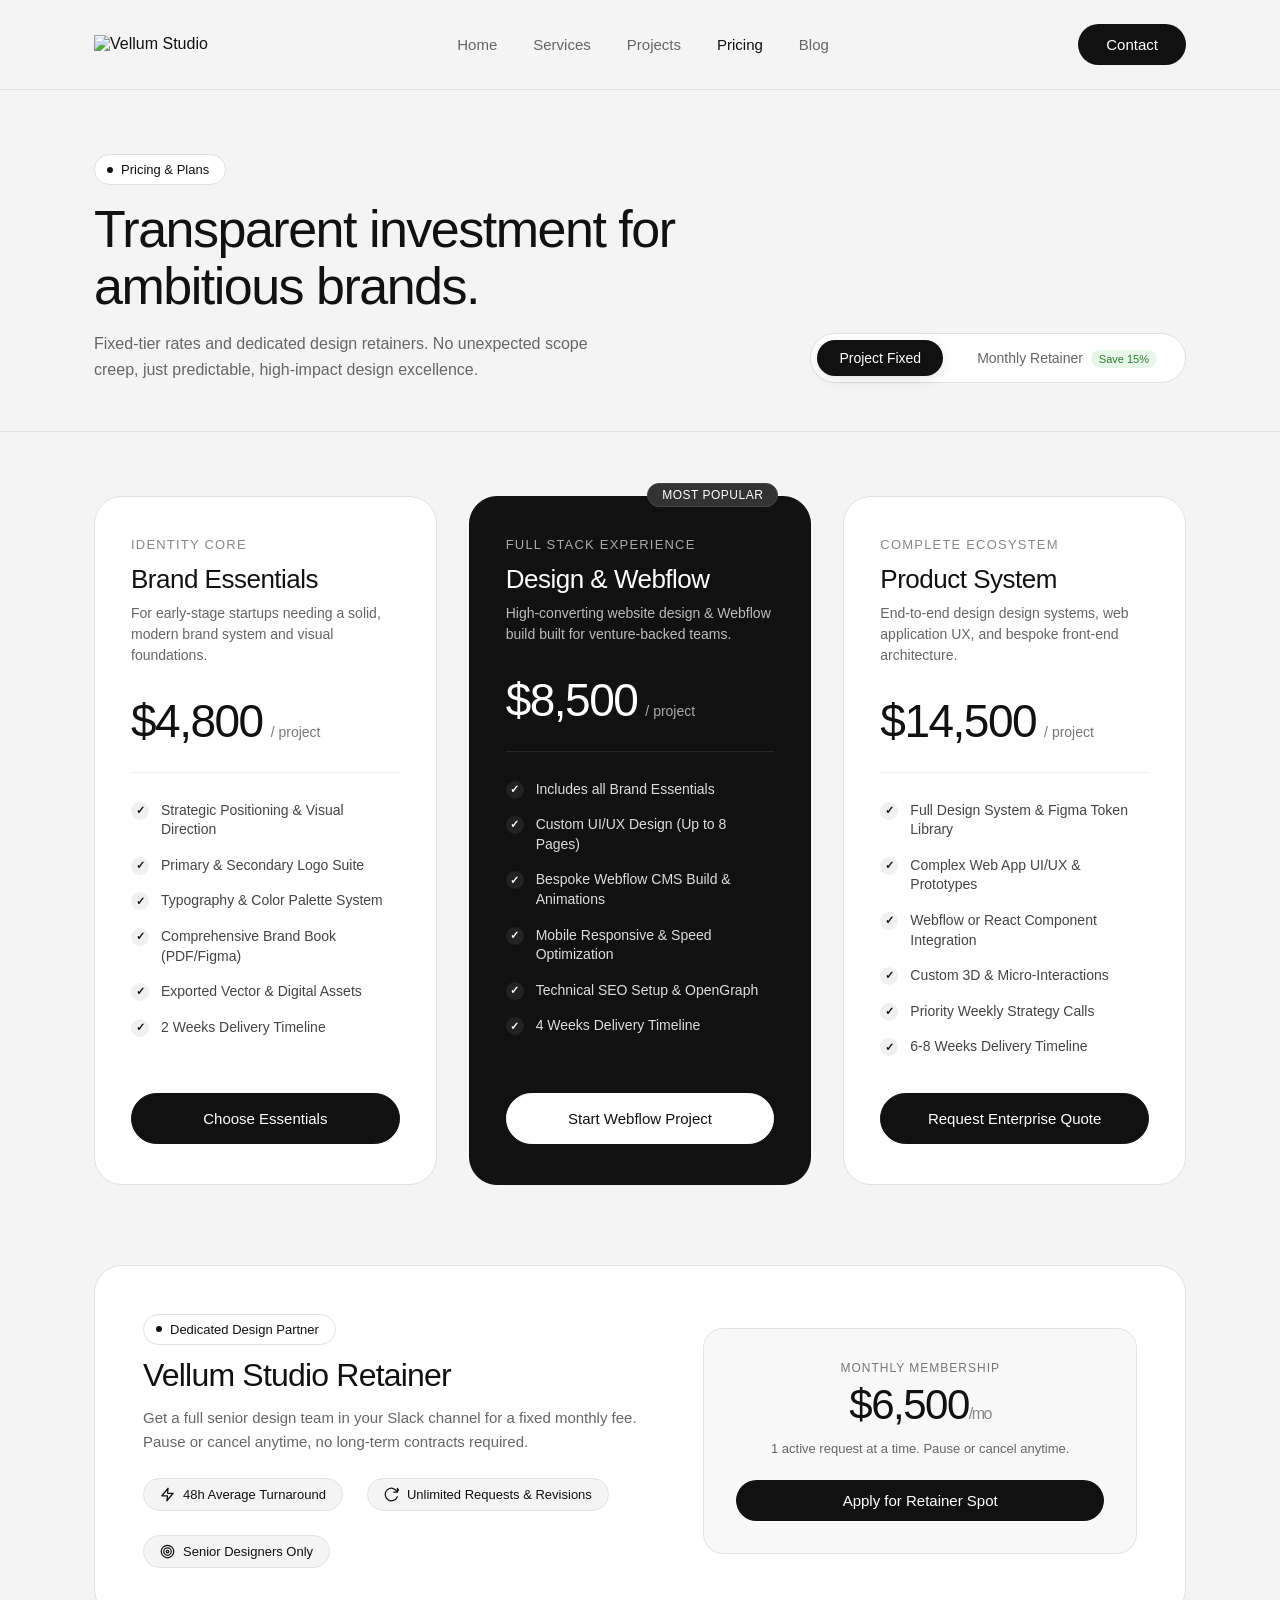
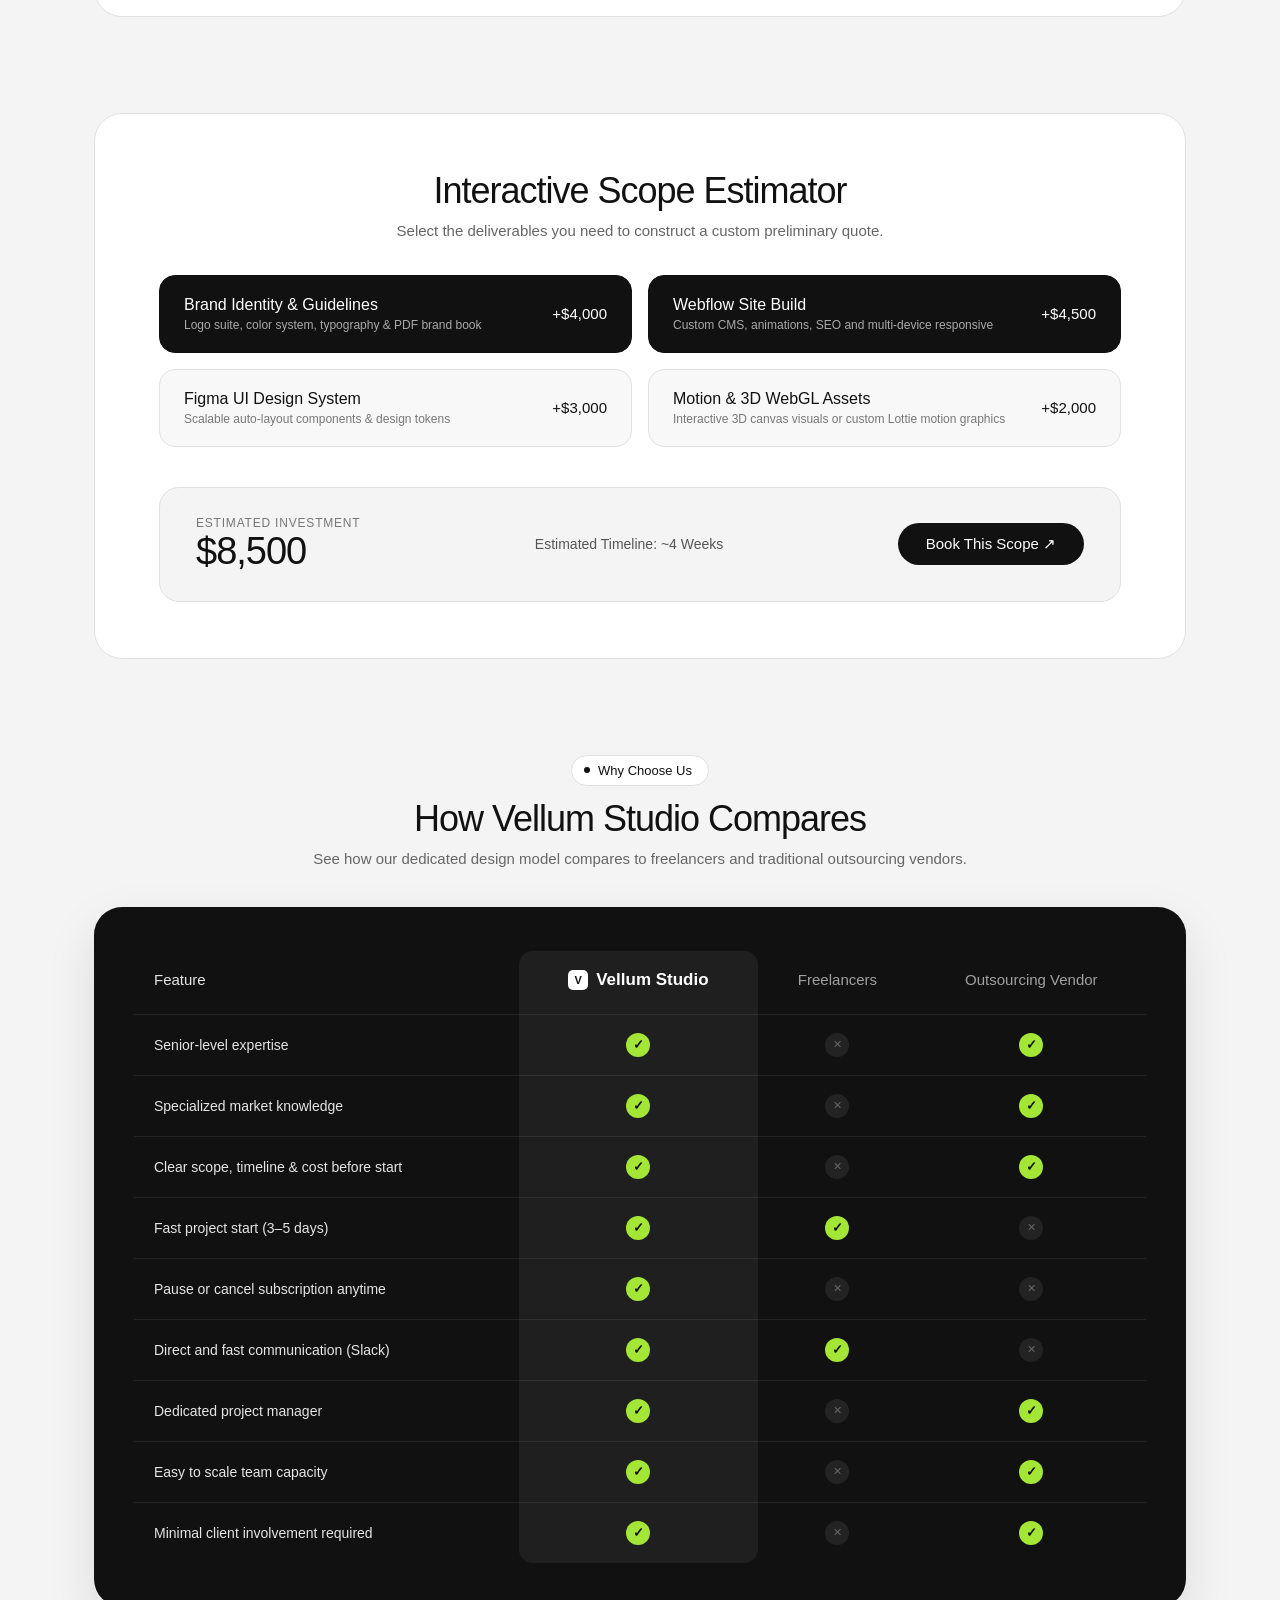
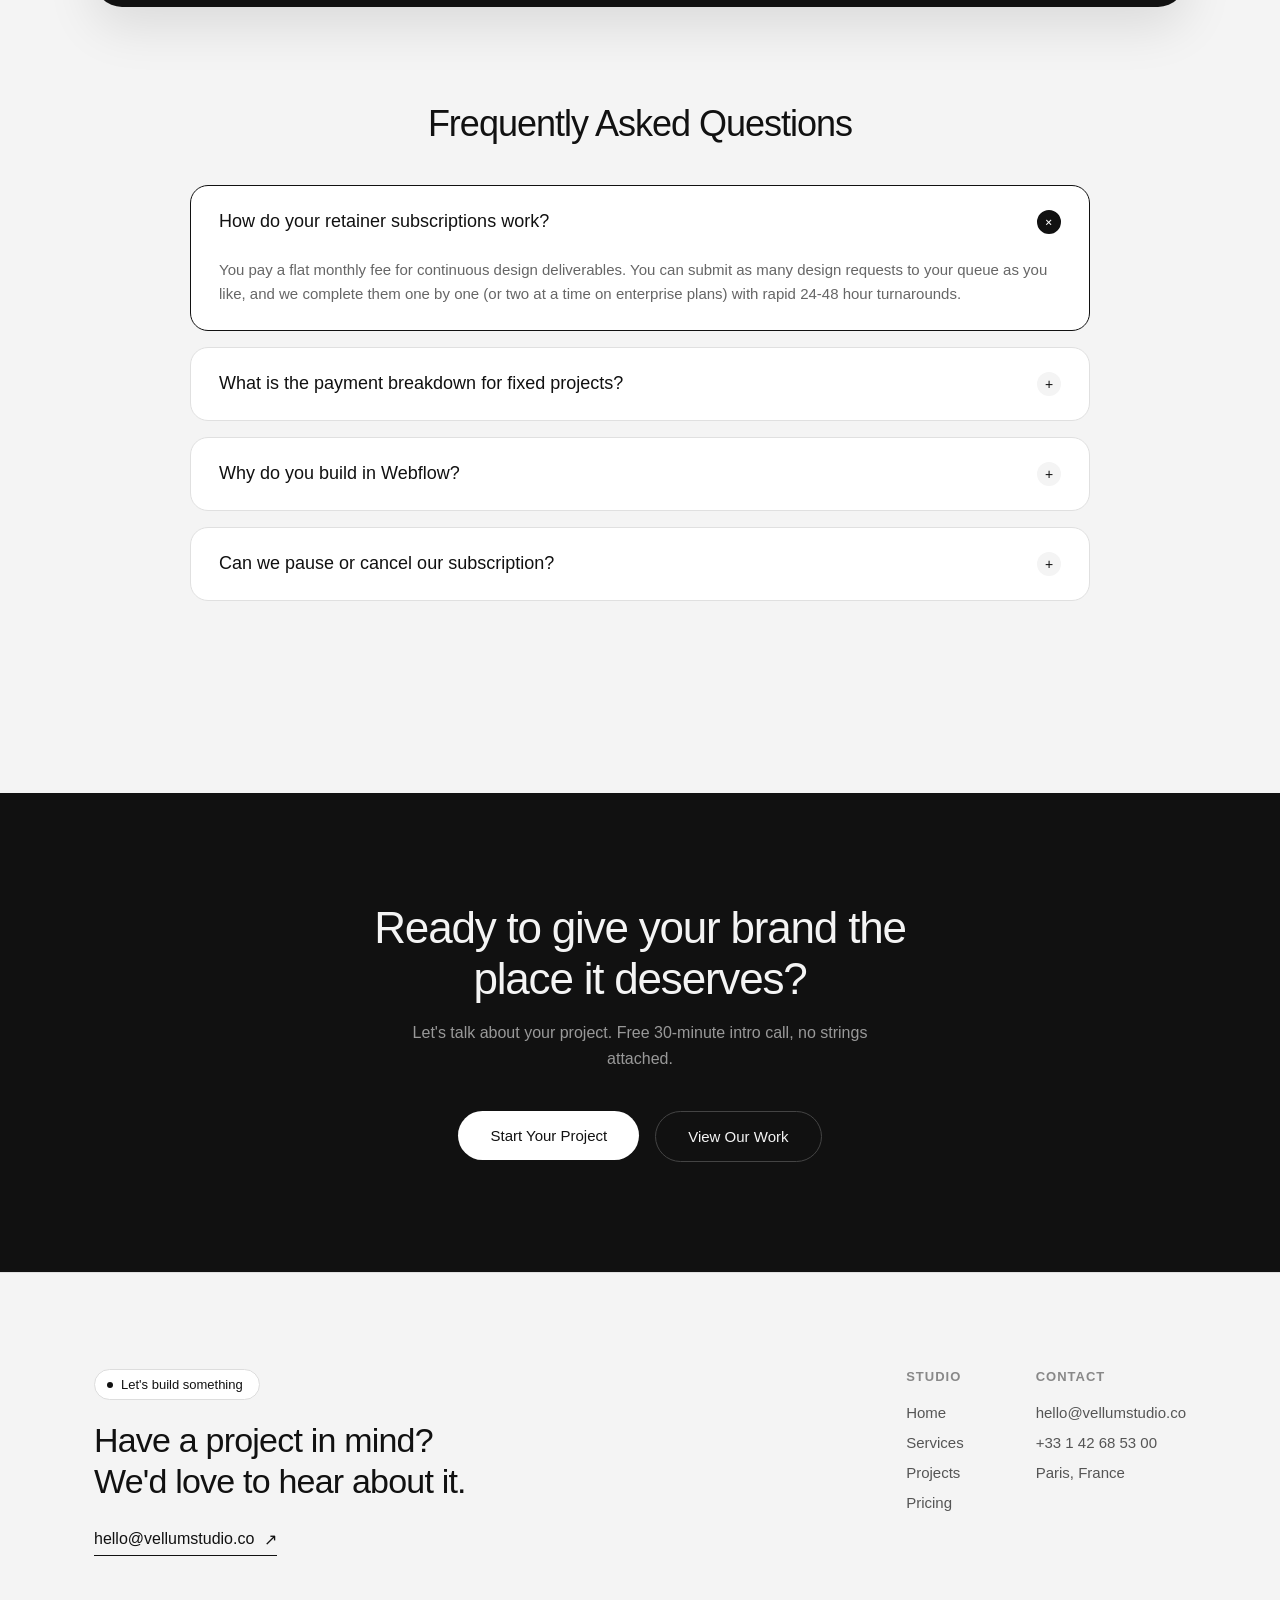
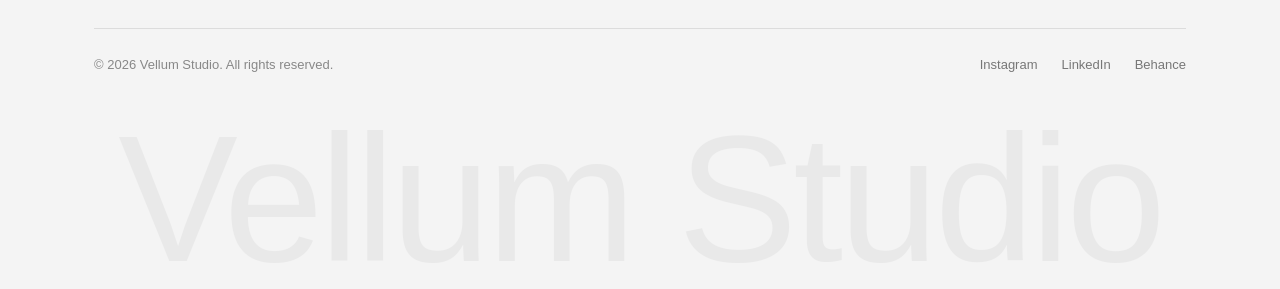
==== pricing.html @ 9abfcf7a "Add files via upload" ====
<!DOCTYPE html>
<html lang="en">
<head>
<meta charset="UTF-8">
<meta name="viewport" content="width=device-width, initial-scale=1.0">
<title>Pricing & Plans — Vellum Studio</title>
<style>
  :root {
            --fizens-blue: #111;
        }
  * { margin: 0; padding: 0; box-sizing: border-box; }
  html { 
    overflow-x: hidden; 
    scrollbar-width: thin; 
    scrollbar-color: #111 #e4e4e4;
  }
  body {
    font-family: 'Helvetica Neue', Arial, sans-serif;
    background: #f4f4f4;
    color: #111;
    overflow-x: hidden;
    -webkit-font-smoothing: antialiased;
  }

  ::-webkit-scrollbar { width: 12px; height: 12px; }
  ::-webkit-scrollbar-track { background: #e4e4e4; }
  ::-webkit-scrollbar-thumb {
    background-color: #111;
    border-radius: 999px;
    border: 3px solid #e4e4e4;
    background-clip: padding-box;
  }
  ::-webkit-scrollbar-thumb:hover { background-color: #444; }

  a { color: inherit; text-decoration: none; }
  img, svg { display: block; max-width: 100%; }

  .container { width: 100%; background: #f4f4f4; }
  .inner { max-width: 1400px; margin: 0 auto; }

  .eyebrow {
    display: inline-flex;
    align-items: center;
    gap: 8px;
    font-size: 13px;
    font-weight: 500;
    color: #111;
    background: #fff;
    border: 1px solid #e0e0e0;
    border-radius: 999px;
    padding: 7px 16px 7px 12px;
    margin-bottom: 16px;
  }
  .eyebrow::before {
    content: '';
    width: 6px;
    height: 6px;
    background: #111;
    border-radius: 50%;
    display: inline-block;
    flex-shrink: 0;
  }

  .navbar {
    display: flex;
    align-items: center;
    justify-content: space-between;
    padding: 24px 94px;
    border-bottom: 1px solid #e0e0e0;
    flex-wrap: wrap;
    gap: 16px;
    position: relative;
  }
  .logo { display: flex; align-items: center; text-decoration: none; }
  .logo-image { height: 20px; width: auto; display: block; }
  .logo-image-small { height: 16px; width: auto; display: block; }

  .nav-links { display: flex; gap: 36px; flex-wrap: wrap; }
  .nav-links a { text-decoration: none; color: #666; font-size: 15px; font-weight: 400; white-space: nowrap; transition: color .15s ease; }
  .nav-links a:hover { color: #111; }
  .nav-links a.active { color: #111; }

  .hamburger {
    display: none;
    flex-direction: column;
    gap: 5px;
    background: none;
    border: none;
    cursor: pointer;
    padding: 4px;
    z-index: 1001;
    position: relative;
  }
  .hamburger span {
    width: 24px;
    height: 2px;
    background: #111;
    display: block;
    transition: transform .3s cubic-bezier(.65,0,.35,1), opacity .2s ease;
  }
  .hamburger.is-active span:nth-child(1) { transform: translateY(7px) rotate(45deg); }
  .hamburger.is-active span:nth-child(2) { opacity: 0; transform: scaleX(0); }
  .hamburger.is-active span:nth-child(3) { transform: translateY(-7px) rotate(-45deg); }

  .mobile-menu {
    position: fixed;
    inset: 0;
    background: #111;
    z-index: 1000;
    display: flex;
    flex-direction: column;
    justify-content: center;
    padding: 0 48px;
    opacity: 0;
    visibility: hidden;
    transform: translateY(-16px);
    transition: opacity .4s ease, transform .4s ease, visibility 0s linear .4s;
  }
  .mobile-menu.is-open {
    opacity: 1;
    visibility: visible;
    transform: translateY(0);
    transition: opacity .45s ease, transform .45s ease;
  }
  .mobile-menu-links { display: flex; flex-direction: column; gap: 22px; margin-bottom: 48px; }
  .mobile-menu-links a {
    font-size: 36px;
    font-weight: 500;
    letter-spacing: -0.8px;
    color: #f4f4f4;
    text-decoration: none;
    opacity: 0;
    transform: translateY(18px);
    transition: opacity .5s ease, transform .5s ease;
  }
  .mobile-menu.is-open .mobile-menu-links a { opacity: 1; transform: translateY(0); }
  .mobile-menu.is-open .mobile-menu-links a:nth-child(1) { transition-delay: .08s; }
  .mobile-menu.is-open .mobile-menu-links a:nth-child(2) { transition-delay: .15s; }
  .mobile-menu.is-open .mobile-menu-links a:nth-child(3) { transition-delay: .22s; }
  .mobile-menu.is-open .mobile-menu-links a:nth-child(4) { transition-delay: .29s; }

  .mobile-menu-contact {
    background: #f4f4f4 !important;
    color: #111 !important;
    opacity: 0;
    transform: translateY(18px);
    transition: opacity .5s ease, transform .5s ease;
    transition-delay: .36s;
    align-self: flex-start;
  }
  .mobile-menu.is-open .mobile-menu-contact { opacity: 1; transform: translateY(0); }

  body.menu-open { overflow: hidden; }

  .btn-contact {
    background: #111;
    color: #fff;
    padding: 12px 28px;
    border-radius: 999px;
    font-size: 15px;
    font-weight: 500;
    border: none;
    cursor: pointer;
    white-space: nowrap;
  }

  .page-header {
    padding: 64px 94px 48px;
    border-bottom: 1px solid #e0e0e0;
    display: flex;
    justify-content: space-between;
    align-items: flex-end;
    gap: 32px;
    flex-wrap: wrap;
  }
  .header-left { max-width: 680px; }
  .page-header .section-title {
    font-size: 52px;
    font-weight: 500;
    letter-spacing: -1.5px;
    line-height: 1.1;
    margin-bottom: 16px;
  }
  .page-header .section-desc {
    font-size: 16px;
    color: #666;
    line-height: 1.6;
    max-width: 540px;
  }

  .billing-toggle-wrapper {
    display: flex;
    align-items: center;
    gap: 12px;
    background: #fff;
    padding: 6px;
    border-radius: 999px;
    border: 1px solid #e0e0e0;
  }
  .toggle-btn {
    padding: 10px 22px;
    border-radius: 999px;
    border: none;
    background: transparent;
    font-size: 14px;
    font-weight: 500;
    color: #666;
    cursor: pointer;
    transition: all .2s ease;
  }
  .toggle-btn.active {
    background: #111;
    color: #fff;
    box-shadow: 0 4px 12px rgba(0,0,0,0.1);
  }
  .save-badge {
    background: #e8f5e9;
    color: #2e7d32;
    font-size: 11px;
    font-weight: 500;
    padding: 3px 8px;
    border-radius: 999px;
    margin-left: 4px;
  }

  .pricing-section {
    padding: 64px 94px 96px;
  }

  .pricing-grid {
    display: grid;
    grid-template-columns: repeat(3, 1fr);
    gap: 32px;
    margin-bottom: 80px;
  }

  .pricing-card {
    background: #fff;
    border: 1px solid #e0e0e0;
    border-radius: 28px;
    padding: 40px 36px;
    display: flex;
    flex-direction: column;
    justify-content: space-between;
    position: relative;
    transition: transform .25s ease, box-shadow .25s ease, border-color .25s ease;
  }
  .pricing-card:hover {
    box-shadow: 0 20px 40px rgba(0,0,0,0.06);
    border-color: #ccc;
  }

  .pricing-card.featured {
    background: #111;
    color: #fff;
    border-color: #111;
  }
  .featured-tag {
    position: absolute;
    top: -14px;
    right: 32px;
    background: #fff;
    color: #111;
    font-size: 12px;
    font-weight: 500;
    padding: 4px 14px;
    border-radius: 999px;
    border: 1px solid #e0e0e0;
    text-transform: uppercase;
    letter-spacing: 0.5px;
  }
  .pricing-card.featured .featured-tag {
    background: #333;
    color: #fff;
    border-color: #444;
  }

  .card-header-label {
    font-size: 13px;
    font-weight: 500;
    text-transform: uppercase;
    letter-spacing: 1.2px;
    color: #888;
    margin-bottom: 12px;
  }
  .pricing-card.featured .card-header-label { color: #aaa; }

  .card-title {
    font-size: 26px;
    font-weight: 500;
    letter-spacing: -0.5px;
    margin-bottom: 8px;
  }

  .card-desc {
    font-size: 14px;
    color: #666;
    line-height: 1.5;
    margin-bottom: 28px;
    min-height: 42px;
  }
  .pricing-card.featured .card-desc { color: #bbb; }

  .price-wrapper {
    display: flex;
    align-items: baseline;
    gap: 8px;
    padding-bottom: 24px;
    margin-bottom: 28px;
    border-bottom: 1px solid #eee;
  }
  .pricing-card.featured .price-wrapper { border-bottom-color: #262626; }

  .price-amount {
    font-size: 46px;
    font-weight: 500;
    letter-spacing: -1.5px;
  }
  .price-period {
    font-size: 14px;
    color: #777;
    font-weight: 400;
  }
  .pricing-card.featured .price-period { color: #aaa; }

  .features-list {
    list-style: none;
    display: flex;
    flex-direction: column;
    gap: 16px;
    margin-bottom: 36px;
  }
  .features-list li {
    font-size: 14px;
    display: flex;
    align-items: flex-start;
    gap: 12px;
    color: #444;
    line-height: 1.4;
  }
  .pricing-card.featured .features-list li { color: #ddd; }

  .check-icon {
    width: 18px;
    height: 18px;
    border-radius: 50%;
    background: #f0f0f0;
    color: #111;
    display: flex;
    align-items: center;
    justify-content: center;
    font-size: 11px;
    font-weight: bold;
    flex-shrink: 0;
    margin-top: 1px;
  }
  .pricing-card.featured .check-icon {
    background: #222;
    color: #fff;
  }

  .card-action-btn {
    width: 100%;
    padding: 16px;
    border-radius: 999px;
    border: 1px solid #111;
    background: #111;
    color: #fff;
    font-size: 15px;
    font-weight: 500;
    cursor: pointer;
    text-align: center;
    transition: all .2s ease;
  }
  .card-action-btn:hover {
    background: #333;
    border-color: #333;
  }
  .pricing-card.featured .card-action-btn {
    background: #fff;
    color: #111;
    border-color: #fff;
  }
  .pricing-card.featured .card-action-btn:hover {
    background: #e4e4e4;
  }

  .retainer-banner {
    background: #fff;
    border: 1px solid #e0e0e0;
    border-radius: 28px;
    padding: 48px;
    display: grid;
    grid-template-columns: 1.2fr 1fr;
    gap: 40px;
    align-items: center;
    margin-bottom: 96px;
  }
  .retainer-title { font-size: 32px; font-weight: 500; letter-spacing: -0.8px; margin-bottom: 12px; }
  .retainer-desc { font-size: 15px; color: #666; line-height: 1.6; margin-bottom: 24px; }
  .retainer-highlights { display: flex; gap: 24px; flex-wrap: wrap; }
  .retainer-pill {
    background: #f4f4f4;
    border: 1px solid #e2e2e2;
    padding: 8px 16px;
    border-radius: 999px;
    font-size: 13px;
    font-weight: 500;
    display: inline-flex;
    align-items: center;
    gap: 8px;
    color: #111;
  }
  .retainer-pill svg {
    flex-shrink: 0;
  }

  .calculator-box {
    background: #fff;
    border: 1px solid #e0e0e0;
    border-radius: 28px;
    padding: 56px 64px;
    margin-bottom: 96px;
  }
  .calc-header { margin-bottom: 36px; text-align: center; }
  .calc-header h2 { font-size: 36px; font-weight: 500; letter-spacing: -1px; margin-bottom: 10px; }
  .calc-header p { font-size: 15px; color: #666; }

  .calc-grid {
    display: grid;
    grid-template-columns: repeat(2, 1fr);
    gap: 16px;
    margin-bottom: 40px;
  }
  .calc-option {
    background: #f8f8f8;
    border: 1px solid #e2e2e2;
    border-radius: 16px;
    padding: 20px 24px;
    display: flex;
    align-items: center;
    justify-content: space-between;
    cursor: pointer;
    user-select: none;
    transition: all .2s ease;
  }
  .calc-option:hover { border-color: #bbb; background: #f2f2f2; }
  .calc-option.selected {
    background: #111;
    color: #fff;
    border-color: #111;
  }
  .calc-opt-info h4 { font-size: 16px; font-weight: 500; margin-bottom: 4px; }
  .calc-opt-info p { font-size: 12px; color: #777; }
  .calc-option.selected .calc-opt-info p { color: #aaa; }
  .calc-opt-price { font-size: 15px; font-weight: 500; }

  .calc-summary {
    background: #f4f4f4;
    border: 1px solid #e0e0e0;
    border-radius: 20px;
    padding: 28px 36px;
    display: flex;
    align-items: center;
    justify-content: space-between;
    flex-wrap: wrap;
    gap: 20px;
  }
  .calc-summary-left label { font-size: 12px; color: #777; text-transform: uppercase; letter-spacing: 0.8px; display: block; }
  .calc-total-val { font-size: 38px; font-weight: 500; letter-spacing: -1px; color: #111; }
  .calc-timeline { font-size: 14px; color: #555; font-weight: 500; }

  .faq-section {
    max-width: 900px;
    margin: 0 auto 96px;
  }
  .faq-title { font-size: 36px; font-weight: 500; letter-spacing: -1px; text-align: center; margin-bottom: 40px; }
  .faq-list { display: flex; flex-direction: column; gap: 16px; }
  .faq-item {
    background: #fff;
    border: 1px solid #e0e0e0;
    border-radius: 18px;
    overflow: hidden;
    transition: border-color .2s ease;
  }
  .faq-item.active { border-color: #111; }
  .faq-question {
    padding: 24px 28px;
    font-size: 18px;
    font-weight: 500;
    display: flex;
    justify-content: space-between;
    align-items: center;
    cursor: pointer;
    user-select: none;
  }
  .faq-icon {
    width: 24px;
    height: 24px;
    border-radius: 50%;
    background: #f4f4f4;
    display: flex;
    align-items: center;
    justify-content: center;
    font-size: 14px;
    transition: transform .25s ease;
  }
  .faq-item.active .faq-icon { transform: rotate(45deg); background: #111; color: #fff; }
  .faq-answer {
    padding: 0 28px 24px;
    font-size: 15px;
    color: #666;
    line-height: 1.6;
    display: none;
  }
  .faq-item.active .faq-answer { display: block; }

  .cta { background: #111; color: #f4f4f4; text-align: center; padding: 110px 94px; }
  .cta-title { font-size: 44px; font-weight: 500; letter-spacing: -1.2px; max-width: 640px; margin: 0 auto 16px; line-height: 1.15; }
  .cta-desc { font-size: 16px; color: #999; max-width: 480px; margin: 0 auto 40px; line-height: 1.6; }
  .cta-buttons { display: flex; justify-content: center; gap: 16px; flex-wrap: wrap; }
  
  .btn-primary { background: #fff; color: #111; padding: 16px 32px; border-radius: 999px; font-size: 15px; font-weight: 500; border: none; cursor: pointer; white-space: nowrap; transition: background .2s ease; }
  .btn-primary:hover { background: #e0e0e0; }
  .btn-secondary { background: transparent; color: #f4f4f4; padding: 16px 32px; border-radius: 999px; font-size: 15px; font-weight: 500; border: 1px solid #444; cursor: pointer; white-space: nowrap; transition: border-color .2s ease; }
  .btn-secondary:hover { border-color: #999; }

  .footer-wrap { background: #f4f4f4; color: #111; border-top: 1px solid #e0e0e0; }
  footer { padding: 96px 94px 0; position: relative; overflow: hidden; }
  .footer-top {
    display: flex;
    justify-content: space-between;
    gap: 60px;
    flex-wrap: wrap;
    padding-bottom: 72px;
    border-bottom: 1px solid #dcdcdc;
  }
  .footer-cta-label {
    font-size: 13px;
    font-weight: 500;
    color: #111;
    background: #fff;
    border: 1px solid #ddd;
    border-radius: 999px;
    padding: 7px 16px 7px 12px;
    margin-bottom: 20px;
    display: inline-flex;
    align-items: center;
    gap: 8px;
  }
  .footer-cta-label::before { content: ''; width: 6px; height: 6px; background: #111; border-radius: 50%; display: inline-block; flex-shrink: 0; }
  .footer-cta-title { font-size: 34px; font-weight: 500; letter-spacing: -0.8px; line-height: 1.2; max-width: 460px; margin-bottom: 28px; color: #111; }
  .footer-cta-link {
    display: inline-flex;
    align-items: center;
    gap: 10px;
    color: #111;
    text-decoration: none;
    font-size: 16px;
    font-weight: 500;
    border-bottom: 1px solid #111;
    padding-bottom: 6px;
  }
  .footer-cta-link .arrow { transition: transform .2s ease; }
  .footer-cta-link:hover .arrow { transform: translate(3px, -3px); }

  .footer-links { display: flex; gap: 72px; flex-wrap: wrap; }
  .footer-col h4 { font-size: 13px; text-transform: uppercase; letter-spacing: 1px; color: #888; margin-bottom: 20px; }
  .footer-col a { display: block; font-size: 15px; color: #555; text-decoration: none; margin-bottom: 13px; transition: color .15s ease; }
  .footer-col a:hover { color: #111; }

  .footer-bottom {
    display: flex;
    justify-content: space-between;
    align-items: center;
    gap: 16px;
    flex-wrap: wrap;
    padding: 28px 0;
    font-size: 13px;
    color: #888;
  }
  .footer-bottom-left { display: flex; align-items: center; gap: 10px; }
  .footer-socials { display: flex; gap: 24px; }
  .footer-socials a { color: #777; text-decoration: none; font-size: 13px; transition: color .15s ease; }
  .footer-socials a:hover { color: #111; }

  .footer-mark {
    font-size: clamp(70px, 14vw, 200px);
    font-weight: 500;
    letter-spacing: -4px;
    color: #111;
    opacity: 0.045;
    white-space: nowrap;
    line-height: 1;
    text-align: center;
    padding: 10px 0 0;
    user-select: none;
    pointer-events: none;
  }

  @media (max-width: 1100px) {
    .navbar, .page-header, .pricing-section, footer, .cta { padding-left: 48px; padding-right: 48px; }
    .pricing-grid { grid-template-columns: 1fr; max-width: 540px; margin-left: auto; margin-right: auto; }
    .retainer-banner { grid-template-columns: 1fr; padding: 36px; }
  }

  @media (max-width: 900px) {
    .nav-links { display: none; }
    .hamburger { display: flex; }
    .navbar .btn-contact { display: none; }
    .calc-grid { grid-template-columns: 1fr; }
    .calculator-box { padding: 36px 24px; }
    .footer-top { flex-direction: column; gap: 40px; padding-bottom: 48px; }
    .footer-links { gap: 40px; }
  }

  @media (max-width: 600px) {
    .navbar, .page-header, .pricing-section, footer, .cta { padding-left: 24px; padding-right: 24px; }
    .page-header .section-title { font-size: 34px; }
    .cta-title { font-size: 28px; }
    .footer-mark { display: none; }
    .calc-summary { flex-direction: column; align-items: flex-start; }
  }

  .comparison-section {
    margin-bottom: 96px;
  }
  .comparison-header {
    text-align: center;
    margin-bottom: 40px;
  }
  .comparison-header h2 {
    font-size: 36px;
    font-weight: 500;
    letter-spacing: -1px;
    margin-bottom: 10px;
  }
  .comparison-header p {
    font-size: 15px;
    color: #666;
  }
  .comparison-card {
    background: #111;
    color: #fff;
    border-radius: 28px;
    padding: 44px 40px;
    overflow-x: auto;
    box-shadow: 0 20px 50px rgba(0,0,0,0.1);
  }
  .comparison-table {
    width: 100%;
    border-collapse: collapse;
    min-width: 680px;
  }
  .comparison-table th, 
  .comparison-table td {
    padding: 18px 20px;
    text-align: center;
    border-bottom: 1px solid rgba(255,255,255,0.08);
    font-size: 14px;
  }
  .comparison-table th {
    font-size: 15px;
    font-weight: 500;
    color: #a1a1a1;
    padding-bottom: 24px;
  }
  .comparison-table th.col-feature,
  .comparison-table td.col-feature {
    text-align: left;
    font-weight: 500;
    color: #e5e5e5;
    width: 38%;
  }
  .comparison-table th.col-vellum {
    color: #fff;
    font-weight: 600;
    font-size: 17px;
    background: rgba(255,255,255,0.06);
    border-radius: 14px 14px 0 0;
  }
  .comparison-table td.col-vellum {
    background: rgba(255,255,255,0.06);
    font-weight: 500;
  }
  .comparison-table tr:last-child td {
    border-bottom: none;
  }
  .comparison-table tr:last-child td.col-vellum {
    border-radius: 0 0 14px 14px;
  }
  
  .icon-check-lime {
    width: 24px;
    height: 24px;
    border-radius: 50%;
    background: #a3e635;
    color: #111;
    display: inline-flex;
    align-items: center;
    justify-content: center;
    font-weight: 700;
    font-size: 13px;
  }
  .icon-cross-muted {
    width: 24px;
    height: 24px;
    border-radius: 50%;
    background: rgba(255,255,255,0.08);
    color: #666;
    display: inline-flex;
    align-items: center;
    justify-content: center;
    font-size: 11px;
  }
   #splash-container {
            position: fixed;
            top: 0; left: 0;
            width: 100%; height: 100vh;
            background-color: var(--fizens-blue);
            display: flex;
            justify-content: center;
            overflow: hidden;
            align-items: center;
            z-index: 10000000000;
            animation: exitSplash 0.8s cubic-bezier(0.85, 0, 0.15, 1) 0.4s forwards;
        }
        @keyframes exitSplash {
            to { transform: translateX(100%); }
        }
</style>
<link rel="stylesheet" href="assets/site-fx.css">
</head>
<body>
<div id="splash-container"></div>
<div class="container">

  <section class="inner">
    <nav class="navbar">
      <a href="index.html" class="logo">
        <img src="logo.svg" alt="Vellum Studio" class="logo-image">
      </a>
      <div class="nav-links">
        <a href="index.html" >Home</a>
        <a href="service.html">Services</a>
        <a href="projets.html" >Projects</a>
        <a href="pricing.html" class="active">Pricing</a>
        <a href="blog.html" >Blog</a>
      </div>
      <button class="hamburger" id="hamburgerBtn" aria-label="Menu" aria-expanded="false">
        <span></span><span></span><span></span>
      </button>
      <button class="btn-contact" onclick="document.getElementById('name').focus()">Contact</button>
    </nav>

    <div class="mobile-menu" id="mobileMenu">
      <div class="mobile-menu-links">
        <a href="index.html" >Home</a>
        <a href="service.html">Services</a>
        <a href="projets.html" >Projects</a>
        <a href="pricing.html" class="active">Pricing</a>
        <a href="blog.html" >Blog</a>
      </div>
      <button class="btn-contact mobile-menu-contact">Contact</button>
    </div>

    <div class="page-header">
      <div class="header-left">
        <div class="eyebrow">Pricing & Plans</div>
        <h1 class="section-title">Transparent investment for ambitious brands.</h1>
        <p class="section-desc">Fixed-tier rates and dedicated design retainers. No unexpected scope creep, just predictable, high-impact design excellence.</p>
      </div>

      <div class="billing-toggle-wrapper">
        <button class="toggle-btn active" id="btnProject" onclick="setBillingMode('project')">Project Fixed</button>
        <button class="toggle-btn" id="btnMonthly" onclick="setBillingMode('monthly')">
          Monthly Retainer <span class="save-badge">Save 15%</span>
        </button>
      </div>
    </div>

    <main class="pricing-section">

      <div class="pricing-grid">
        
        <!-- Card 1: Brand Essentials -->
        <article class="pricing-card">
          <div>
            <div class="card-header-label">Identity Core</div>
            <h3 class="card-title">Brand Essentials</h3>
            <p class="card-desc">For early-stage startups needing a solid, modern brand system and visual foundations.</p>
            <div class="price-wrapper">
              <span class="price-amount" id="price1">$4,800</span>
              <span class="price-period" id="period1">/ project</span>
            </div>

            <ul class="features-list">
              <li><span class="check-icon">✓</span> Strategic Positioning & Visual Direction</li>
              <li><span class="check-icon">✓</span> Primary & Secondary Logo Suite</li>
              <li><span class="check-icon">✓</span> Typography & Color Palette System</li>
              <li><span class="check-icon">✓</span> Comprehensive Brand Book (PDF/Figma)</li>
              <li><span class="check-icon">✓</span> Exported Vector & Digital Assets</li>
              <li><span class="check-icon">✓</span> 2 Weeks Delivery Timeline</li>
            </ul>
          </div>
          <a href="contact.html?plan=essentials"><button class="card-action-btn">Choose Essentials</button></a>
        </article>

        <!-- Card 2: Digital & Webflow (FEATURED) -->
        <article class="pricing-card featured">
          <span class="featured-tag">Most Popular</span>
          <div>
            <div class="card-header-label">Full Stack Experience</div>
            <h3 class="card-title">Design & Webflow</h3>
            <p class="card-desc">High-converting website design & Webflow build built for venture-backed teams.</p>
            <div class="price-wrapper">
              <span class="price-amount" id="price2">$8,500</span>
              <span class="price-period" id="period2">/ project</span>
            </div>

            <ul class="features-list">
              <li><span class="check-icon">✓</span> Includes all Brand Essentials</li>
              <li><span class="check-icon">✓</span> Custom UI/UX Design (Up to 8 Pages)</li>
              <li><span class="check-icon">✓</span> Bespoke Webflow CMS Build & Animations</li>
              <li><span class="check-icon">✓</span> Mobile Responsive & Speed Optimization</li>
              <li><span class="check-icon">✓</span> Technical SEO Setup & OpenGraph</li>
              <li><span class="check-icon">✓</span> 4 Weeks Delivery Timeline</li>
            </ul>
          </div>
          <a href="contact.html?plan=webflow"><button class="card-action-btn">Start Webflow Project</button></a>
        </article>

        <!-- Card 3: Enterprise / Product -->
        <article class="pricing-card">
          <div>
            <div class="card-header-label">Complete Ecosystem</div>
            <h3 class="card-title">Product System</h3>
            <p class="card-desc">End-to-end design design systems, web application UX, and bespoke front-end architecture.</p>
            <div class="price-wrapper">
              <span class="price-amount" id="price3">$14,500</span>
              <span class="price-period" id="period3">/ project</span>
            </div>

            <ul class="features-list">
              <li><span class="check-icon">✓</span> Full Design System & Figma Token Library</li>
              <li><span class="check-icon">✓</span> Complex Web App UI/UX & Prototypes</li>
              <li><span class="check-icon">✓</span> Webflow or React Component Integration</li>
              <li><span class="check-icon">✓</span> Custom 3D & Micro-Interactions</li>
              <li><span class="check-icon">✓</span> Priority Weekly Strategy Calls</li>
              <li><span class="check-icon">✓</span> 6-8 Weeks Delivery Timeline</li>
            </ul>
          </div>
          <a href="contact.html?plan=product"><button class="card-action-btn">Request Enterprise Quote</button></a>
        </article>

      </div>

      <section class="retainer-banner">
        <div>
          <div class="eyebrow" style="margin-bottom: 12px;">Dedicated Design Partner</div>
          <h2 class="retainer-title">Vellum Studio Retainer</h2>
          <p class="retainer-desc">Get a full senior design team in your Slack channel for a fixed monthly fee. Pause or cancel anytime, no long-term contracts required.</p>
          <div class="retainer-highlights">
            <span class="retainer-pill">
              <svg width="15" height="15" viewBox="0 0 24 24" fill="none" stroke="currentColor" stroke-width="2" stroke-linecap="round" stroke-linejoin="round"><polygon points="13 2 3 14 12 14 11 22 21 10 12 10 13 2"></polygon></svg>
              48h Average Turnaround
            </span>
            <span class="retainer-pill">
              <svg width="15" height="15" viewBox="0 0 24 24" fill="none" stroke="currentColor" stroke-width="2" stroke-linecap="round" stroke-linejoin="round"><path d="M21.5 2v6h-6"/><path d="M21.34 15.57a10 10 0 1 1-.57-8.38l5.67-5.67"/></svg>
              Unlimited Requests & Revisions
            </span>
            <span class="retainer-pill">
              <svg width="15" height="15" viewBox="0 0 24 24" fill="none" stroke="currentColor" stroke-width="2" stroke-linecap="round" stroke-linejoin="round"><circle cx="12" cy="12" r="10"/><circle cx="12" cy="12" r="6"/><circle cx="12" cy="12" r="2"/></svg>
              Senior Designers Only
            </span>
          </div>
        </div>

        <div style="background: #f8f8f8; border: 1px solid #e2e2e2; padding: 32px; border-radius: 20px; text-align: center;">
          <div style="font-size: 12px; color: #777; text-transform: uppercase; letter-spacing: 1px; margin-bottom: 6px;">Monthly Membership</div>
          <div style="font-size: 42px; font-weight: 500; letter-spacing: -1.5px; color: #111;">$6,500<span style="font-size: 16px; color: #888;">/mo</span></div>
          <p style="font-size: 13px; color: #666; margin: 12px 0 24px;">1 active request at a time. Pause or cancel anytime.</p>
          <a href="contact.html?plan=retainer"><button class="btn-contact" style="width: 100%;">Apply for Retainer Spot</button></a>
        </div>
      </section>

      <section class="calculator-box">
        <div class="calc-header">
          <h2>Interactive Scope Estimator</h2>
          <p>Select the deliverables you need to construct a custom preliminary quote.</p>
        </div>

        <div class="calc-grid">
          <div class="calc-option selected" onclick="toggleCalcOption(this, 4000, 2)">
            <div class="calc-opt-info">
              <h4>Brand Identity & Guidelines</h4>
              <p>Logo suite, color system, typography & PDF brand book</p>
            </div>
            <div class="calc-opt-price">+$4,000</div>
          </div>

          <div class="calc-option selected" onclick="toggleCalcOption(this, 4500, 2)">
            <div class="calc-opt-info">
              <h4>Webflow Site Build</h4>
              <p>Custom CMS, animations, SEO and multi-device responsive</p>
            </div>
            <div class="calc-opt-price">+$4,500</div>
          </div>

          <div class="calc-option" onclick="toggleCalcOption(this, 3000, 1)">
            <div class="calc-opt-info">
              <h4>Figma UI Design System</h4>
              <p>Scalable auto-layout components & design tokens</p>
            </div>
            <div class="calc-opt-price">+$3,000</div>
          </div>

          <div class="calc-option" onclick="toggleCalcOption(this, 2000, 1)">
            <div class="calc-opt-info">
              <h4>Motion & 3D WebGL Assets</h4>
              <p>Interactive 3D canvas visuals or custom Lottie motion graphics</p>
            </div>
            <div class="calc-opt-price">+$2,000</div>
          </div>
        </div>

        <div class="calc-summary">
          <div class="calc-summary-left">
            <label>Estimated Investment</label>
            <div class="calc-total-val" id="calcTotalDisplay">$8,500</div>
          </div>
          <div class="calc-timeline" id="calcTimelineDisplay">Estimated Timeline: ~4 Weeks</div>
          <a href="contact.html"><button class="btn-contact">Book This Scope ↗</button></a>
        </div>
      </section>

      <section class="comparison-section">
        <div class="comparison-header">
          <div class="eyebrow" style="margin-bottom: 12px;">Why Choose Us</div>
          <h2>How Vellum Studio Compares</h2>
          <p>See how our dedicated design model compares to freelancers and traditional outsourcing vendors.</p>
        </div>

        <div class="comparison-card">
          <table class="comparison-table">
            <thead>
              <tr>
                <th class="col-feature">Feature</th>
                <th class="col-vellum">
                  <span style="display: inline-flex; align-items: center; gap: 8px;">
                    <span style="width: 20px; height: 20px; background: #fff; color: #111; border-radius: 5px; display: inline-flex; align-items: center; justify-content: center; font-size: 11px; font-weight: 800;">V</span>
                    Vellum Studio
                  </span>
                </th>
                <th>Freelancers</th>
                <th>Outsourcing Vendor</th>
              </tr>
            </thead>
            <tbody>
              <tr>
                <td class="col-feature">Senior-level expertise</td>
                <td class="col-vellum"><span class="icon-check-lime">✓</span></td>
                <td><span class="icon-cross-muted">✕</span></td>
                <td><span class="icon-check-lime">✓</span></td>
              </tr>
              <tr>
                <td class="col-feature">Specialized market knowledge</td>
                <td class="col-vellum"><span class="icon-check-lime">✓</span></td>
                <td><span class="icon-cross-muted">✕</span></td>
                <td><span class="icon-check-lime">✓</span></td>
              </tr>
              <tr>
                <td class="col-feature">Clear scope, timeline & cost before start</td>
                <td class="col-vellum"><span class="icon-check-lime">✓</span></td>
                <td><span class="icon-cross-muted">✕</span></td>
                <td><span class="icon-check-lime">✓</span></td>
              </tr>
              <tr>
                <td class="col-feature">Fast project start (3–5 days)</td>
                <td class="col-vellum"><span class="icon-check-lime">✓</span></td>
                <td><span class="icon-check-lime">✓</span></td>
                <td><span class="icon-cross-muted">✕</span></td>
              </tr>
              <tr>
                <td class="col-feature">Pause or cancel subscription anytime</td>
                <td class="col-vellum"><span class="icon-check-lime">✓</span></td>
                <td><span class="icon-cross-muted">✕</span></td>
                <td><span class="icon-cross-muted">✕</span></td>
              </tr>
              <tr>
                <td class="col-feature">Direct and fast communication (Slack)</td>
                <td class="col-vellum"><span class="icon-check-lime">✓</span></td>
                <td><span class="icon-check-lime">✓</span></td>
                <td><span class="icon-cross-muted">✕</span></td>
              </tr>
              <tr>
                <td class="col-feature">Dedicated project manager</td>
                <td class="col-vellum"><span class="icon-check-lime">✓</span></td>
                <td><span class="icon-cross-muted">✕</span></td>
                <td><span class="icon-check-lime">✓</span></td>
              </tr>
              <tr>
                <td class="col-feature">Easy to scale team capacity</td>
                <td class="col-vellum"><span class="icon-check-lime">✓</span></td>
                <td><span class="icon-cross-muted">✕</span></td>
                <td><span class="icon-check-lime">✓</span></td>
              </tr>
              <tr>
                <td class="col-feature">Minimal client involvement required</td>
                <td class="col-vellum"><span class="icon-check-lime">✓</span></td>
                <td><span class="icon-cross-muted">✕</span></td>
                <td><span class="icon-check-lime">✓</span></td>
              </tr>
            </tbody>
          </table>
        </div>
      </section>

      <section class="faq-section">
        <h2 class="faq-title">Frequently Asked Questions</h2>
        <div class="faq-list">
          
          <div class="faq-item active">
            <div class="faq-question" onclick="toggleFaq(this)">
              <span>How do your retainer subscriptions work?</span>
              <div class="faq-icon">+</div>
            </div>
            <div class="faq-answer">
              You pay a flat monthly fee for continuous design deliverables. You can submit as many design requests to your queue as you like, and we complete them one by one (or two at a time on enterprise plans) with rapid 24-48 hour turnarounds.
            </div>
          </div>

          <div class="faq-item">
            <div class="faq-question" onclick="toggleFaq(this)">
              <span>What is the payment breakdown for fixed projects?</span>
              <div class="faq-icon">+</div>
            </div>
            <div class="faq-answer">
              Standard fixed-scope projects are split 50% upfront upon project kickoff and 50% upon final delivery & code transfer.
            </div>
          </div>

          <div class="faq-item">
            <div class="faq-question" onclick="toggleFaq(this)">
              <span>Why do you build in Webflow?</span>
              <div class="faq-icon">+</div>
            </div>
            <div class="faq-answer">
              Webflow empowers marketing teams with complete CMS independence while maintaining clean, high-performance HTML/CSS code without technical debt or bulky plugin dependencies.
            </div>
          </div>

          <div class="faq-item">
            <div class="faq-question" onclick="toggleFaq(this)">
              <span>Can we pause or cancel our subscription?</span>
              <div class="faq-icon">+</div>
            </div>
            <div class="faq-answer">
              Yes! Billing cycles are based on a 31-day period. If you only have 10 days of design work needed this month, you can pause your subscription and save the remaining 21 days for future use.
            </div>
          </div>

        </div>
      </section>

    </main>
  </section>

  <section class="inner cta">
    <h2 class="cta-title">Ready to give your brand the place it deserves?</h2>
    <p class="cta-desc">Let's talk about your project. Free 30-minute intro call, no strings attached.</p>
    <div class="cta-buttons">
      <a href="contact.html"><button class="btn-primary">Start Your Project</button></a>
      <a href="projects.html"><button class="btn-secondary">View Our Work</button></a>
    </div>
  </section>

  <div class="footer-wrap">
    <footer class="inner">
      <div class="footer-top">
        <div>
          <div class="footer-cta-label">Let's build something</div>
          <h3 class="footer-cta-title">Have a project in mind?<br>We'd love to hear about it.</h3>
          <a href="mailto:hello@vellumstudio.co" class="footer-cta-link">
            hello@vellumstudio.co
            <span class="arrow">↗</span>
          </a>
        </div>

        <div class="footer-links">
          <div class="footer-col">
            <h4>Studio</h4>
            <a href="index.html">Home</a>
            <a href="service.html">Services</a>
            <a href="projects.html">Projects</a>
            <a href="pricing.html">Pricing</a>
          </div>
          <div class="footer-col">
            <h4>Contact</h4>
            <a href="mailto:hello@vellumstudio.co">hello@vellumstudio.co</a>
            <a href="tel:+33142685300">+33 1 42 68 53 00</a>
            <a href="#">Paris, France</a>
          </div>
        </div>
      </div>

      <div class="footer-bottom">
        <div class="footer-bottom-left">
          <span>© 2026 Vellum Studio. All rights reserved.</span>
        </div>
        <div class="footer-socials">
          <a href="#">Instagram</a>
          <a href="#">LinkedIn</a>
          <a href="#">Behance</a>
        </div>
      </div>

      <div class="footer-mark">Vellum Studio</div>
    </footer>
  </div>

</div>

<script>
  (function () {
    const isFinePointer = window.matchMedia('(hover: hover) and (pointer: fine)').matches;
    if (!isFinePointer) return;

    let current = window.scrollY;
    let target = window.scrollY;
    const EASE = 0.045;   // lower = slower / smoother
    const WHEEL_SPEED = 0.68; // lower = slower per wheel tick
    let running = false;

    function maxScroll() {
      return document.documentElement.scrollHeight - window.innerHeight;
    }

    function clamp(v) {
      return Math.min(Math.max(v, 0), maxScroll());
    }

    function loop() {
      current += (target - current) * EASE;
      if (Math.abs(target - current) < 0.4) current = target;
      window.scrollTo(0, current);
      if (current !== target) {
        requestAnimationFrame(loop);
      } else {
        running = false;
      }
    }

    function kick() {
      if (!running) {
        running = true;
        requestAnimationFrame(loop);
      }
    }

    window.addEventListener('wheel', function (e) {
      e.preventDefault();
      target = clamp(target + e.deltaY * WHEEL_SPEED);
      kick();
    }, { passive: false });

    window.addEventListener('keydown', function (e) {
      const step = window.innerHeight * 0.85;
      let handled = true;
      switch (e.key) {
        case 'ArrowDown': target = clamp(target + 80); break;
        case 'ArrowUp': target = clamp(target - 80); break;
        case 'PageDown': case ' ': target = clamp(target + step); break;
        case 'PageUp': target = clamp(target - step); break;
        case 'Home': target = 0; break;
        case 'End': target = maxScroll(); break;
        default: handled = false;
      }
      if (handled) { e.preventDefault(); kick(); }
    }, { passive: false });

    window.addEventListener('resize', function () {
      target = clamp(target);
    });

    document.addEventListener('click', function (e) {
      const link = e.target.closest('a[href^="#"]');
      if (!link) return;
      const id = link.getAttribute('href').slice(1);
      const el = id ? document.getElementById(id) : null;
      if (!el) return;
      e.preventDefault();
      target = clamp(el.getBoundingClientRect().top + window.scrollY);
      kick();
    });

    current = target = window.scrollY;

    window.__smoothScrollTo = function (y) {
      target = clamp(y);
      kick();
    };
    window.__smoothScrollGetTarget = function () { return target; };
  })();

  (function () {
    const btn = document.getElementById('hamburgerBtn');
    const menu = document.getElementById('mobileMenu');
    if (!btn || !menu) return;

    function closeMenu() {
      btn.classList.remove('is-active');
      menu.classList.remove('is-open');
      btn.setAttribute('aria-expanded', 'false');
      document.body.classList.remove('menu-open');
    }
    function openMenu() {
      btn.classList.add('is-active');
      menu.classList.add('is-open');
      btn.setAttribute('aria-expanded', 'true');
      document.body.classList.add('menu-open');
    }

    btn.addEventListener('click', function () {
      if (menu.classList.contains('is-open')) closeMenu(); else openMenu();
    });

    menu.querySelectorAll('a, .mobile-menu-contact').forEach(function (el) {
      el.addEventListener('click', closeMenu);
    });

    window.addEventListener('resize', function () {
      if (window.innerWidth > 900) closeMenu();
    });
  })();

  function setBillingMode(mode) {
    const btnProject = document.getElementById('btnProject');
    const btnMonthly = document.getElementById('btnMonthly');
    
    const p1 = document.getElementById('price1');
    const p2 = document.getElementById('price2');
    const p3 = document.getElementById('price3');

    const per1 = document.getElementById('period1');
    const per2 = document.getElementById('period2');
    const per3 = document.getElementById('period3');

    if (mode === 'monthly') {
      btnMonthly.classList.add('active');
      btnProject.classList.remove('active');

      p1.textContent = '$3,800';
      p2.textContent = '$7,200';
      p3.textContent = '$12,800';

      per1.textContent = '/ month';
      per2.textContent = '/ month';
      per3.textContent = '/ month';
    } else {
      btnProject.classList.add('active');
      btnMonthly.classList.remove('active');

      p1.textContent = '$4,800';
      p2.textContent = '$8,500';
      p3.textContent = '$14,500';

      per1.textContent = '/ project';
      per2.textContent = '/ project';
      per3.textContent = '/ project';
    }
  }

  let currentTotal = 8500;
  let currentWeeks = 4;

  function toggleCalcOption(el, price, weeks) {
    if (el.classList.contains('selected')) {
      el.classList.remove('selected');
      currentTotal -= price;
      currentWeeks -= weeks;
    } else {
      el.classList.add('selected');
      currentTotal += price;
      currentWeeks += weeks;
    }

    const totalDisplay = document.getElementById('calcTotalDisplay');
    const timelineDisplay = document.getElementById('calcTimelineDisplay');

    totalDisplay.textContent = '$' + currentTotal.toLocaleString();
    timelineDisplay.textContent = 'Estimated Timeline: ~' + Math.max(1, currentWeeks) + ' Weeks';
  }

  function toggleFaq(el) {
    const parent = el.closest('.faq-item');
    const isOpen = parent.classList.contains('active');

    document.querySelectorAll('.faq-item').forEach(item => {
      item.classList.remove('active');
    });

    if (!isOpen) {
      parent.classList.add('active');
    }
  }
</script>

<script src="assets/site-fx.js" defer></script>
</body>
</html>
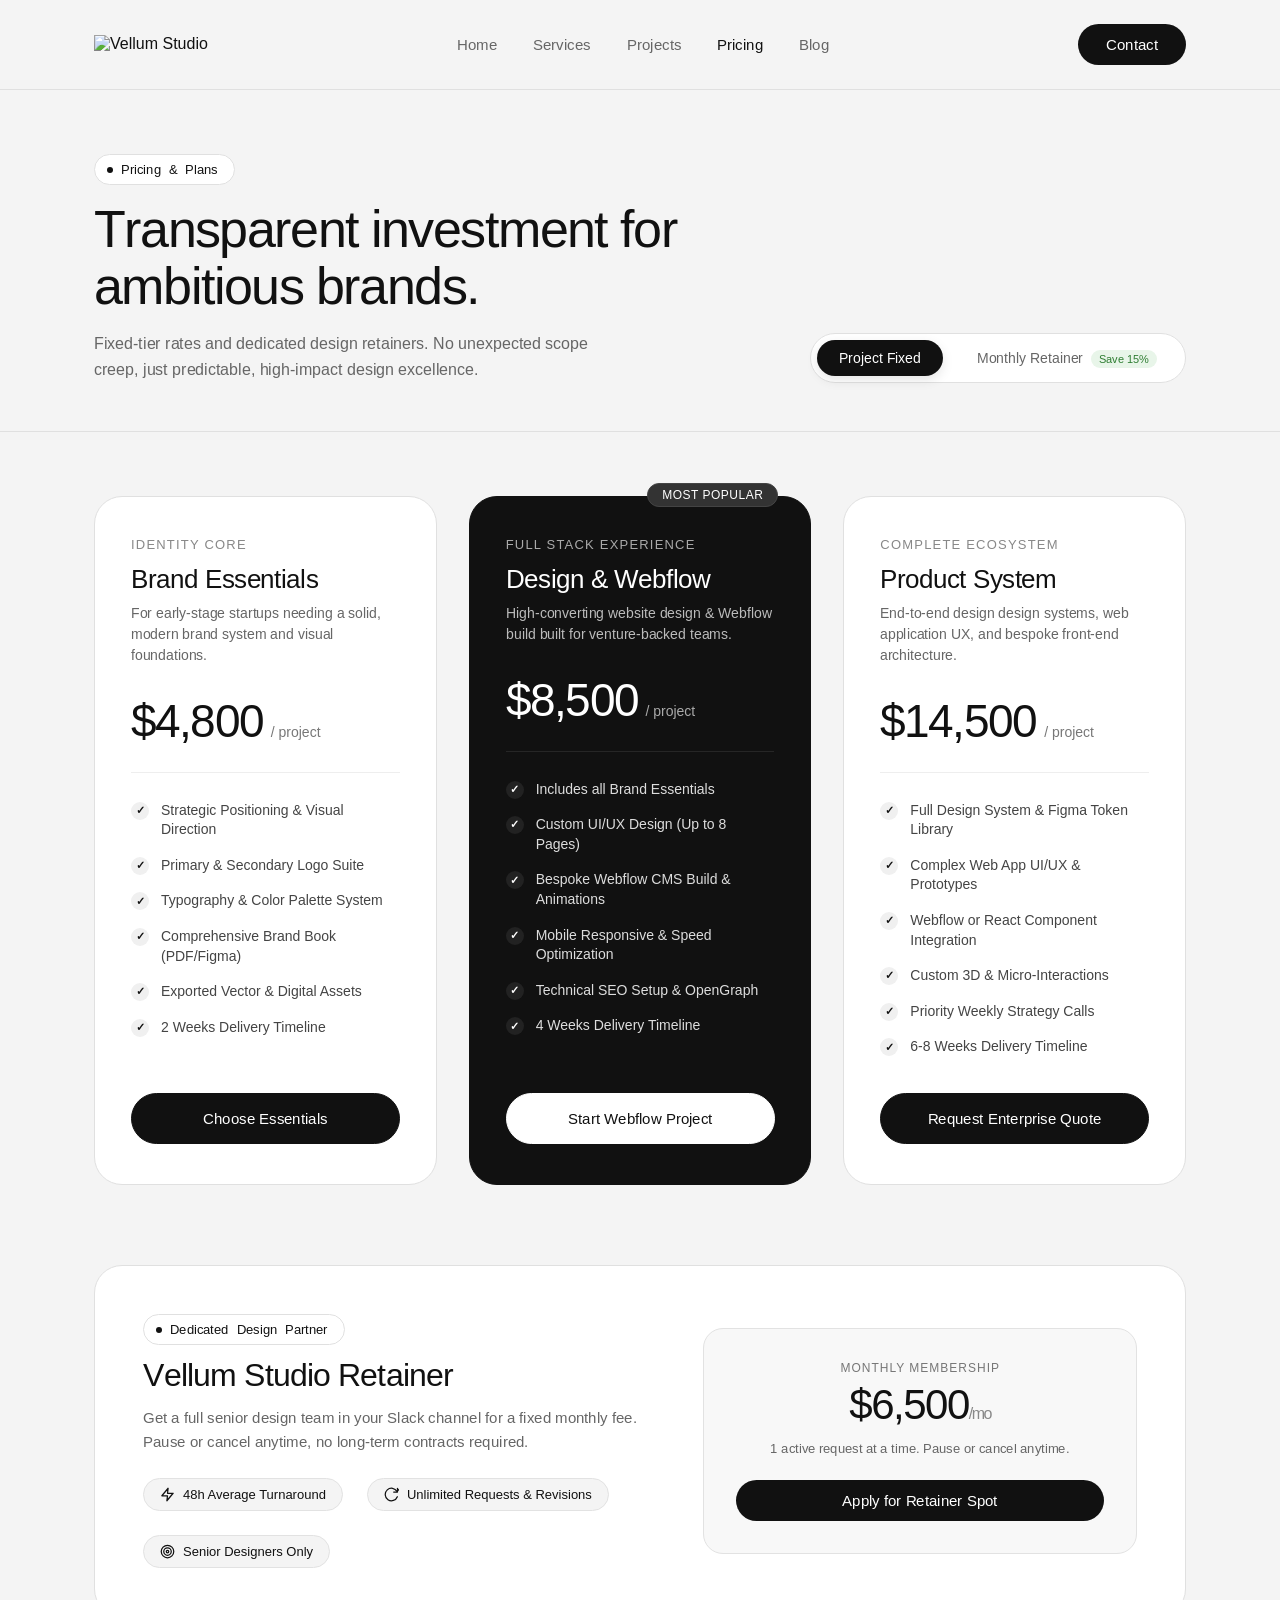
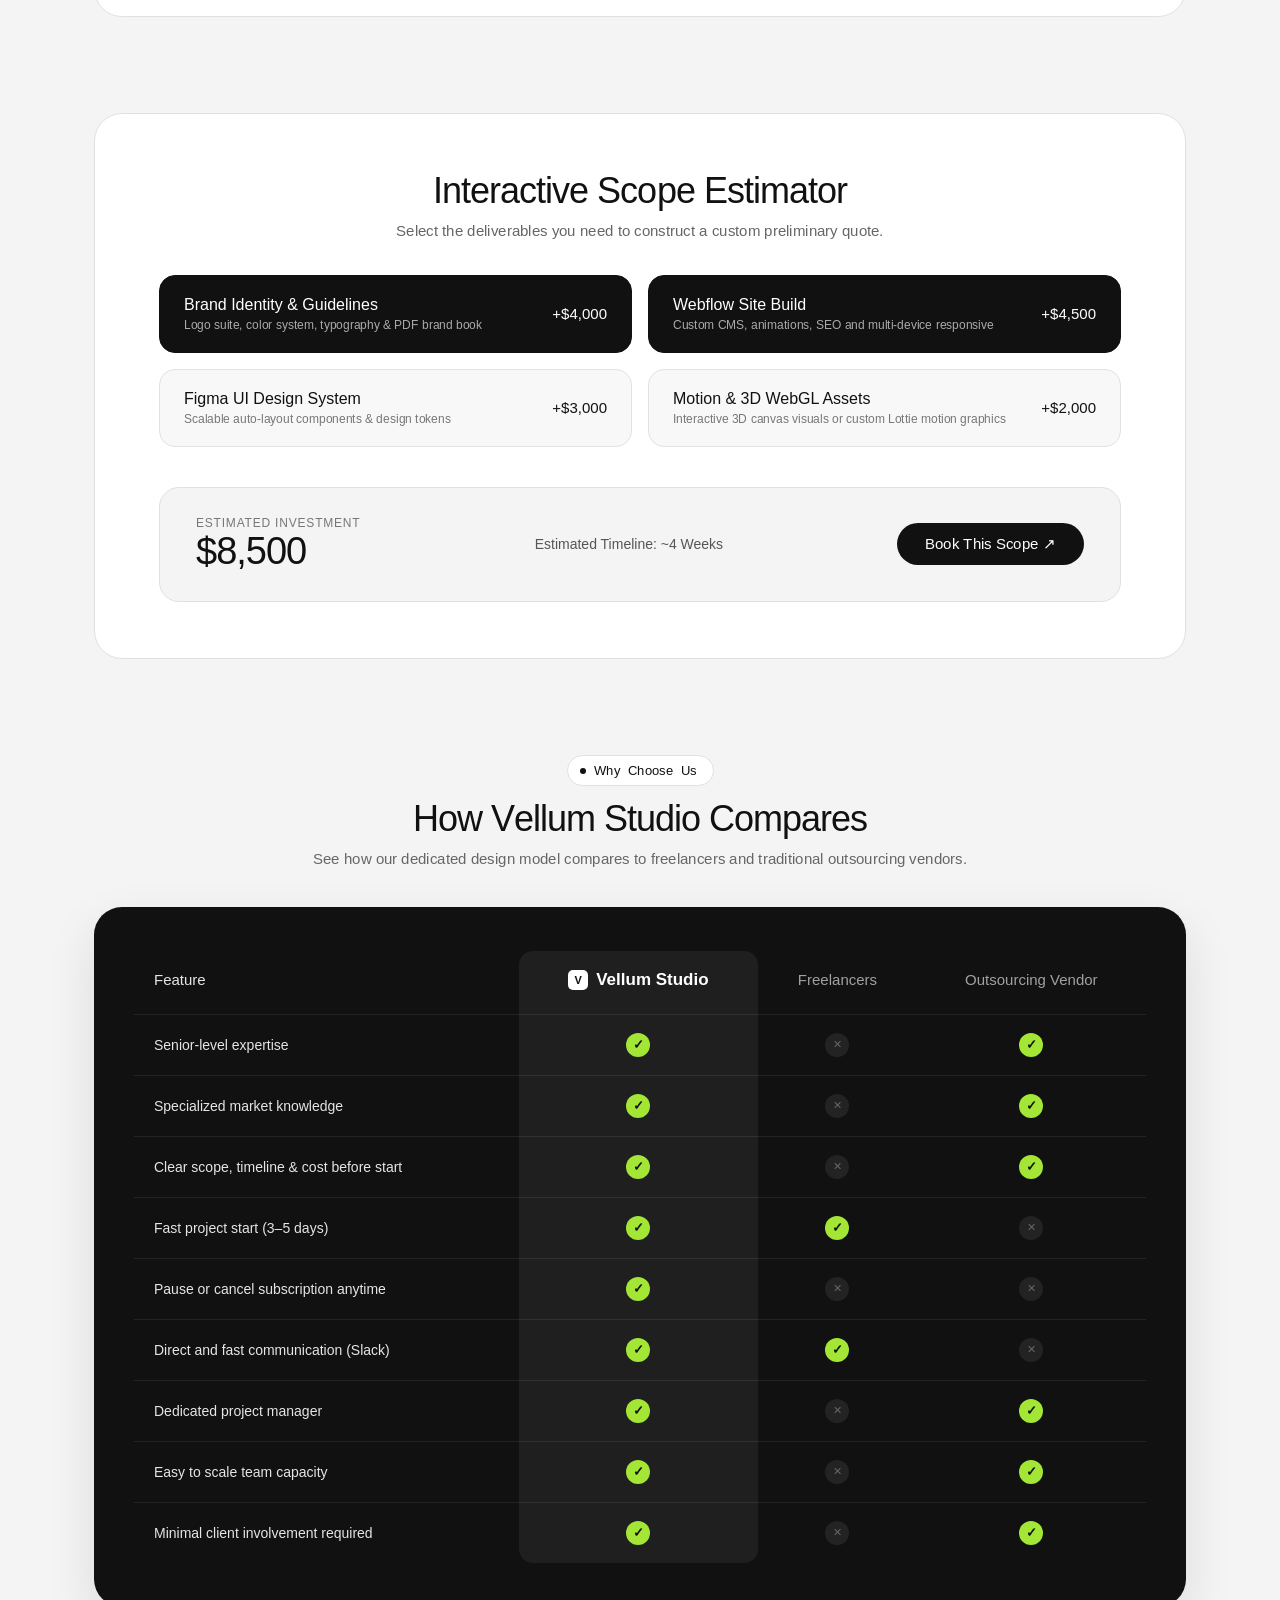
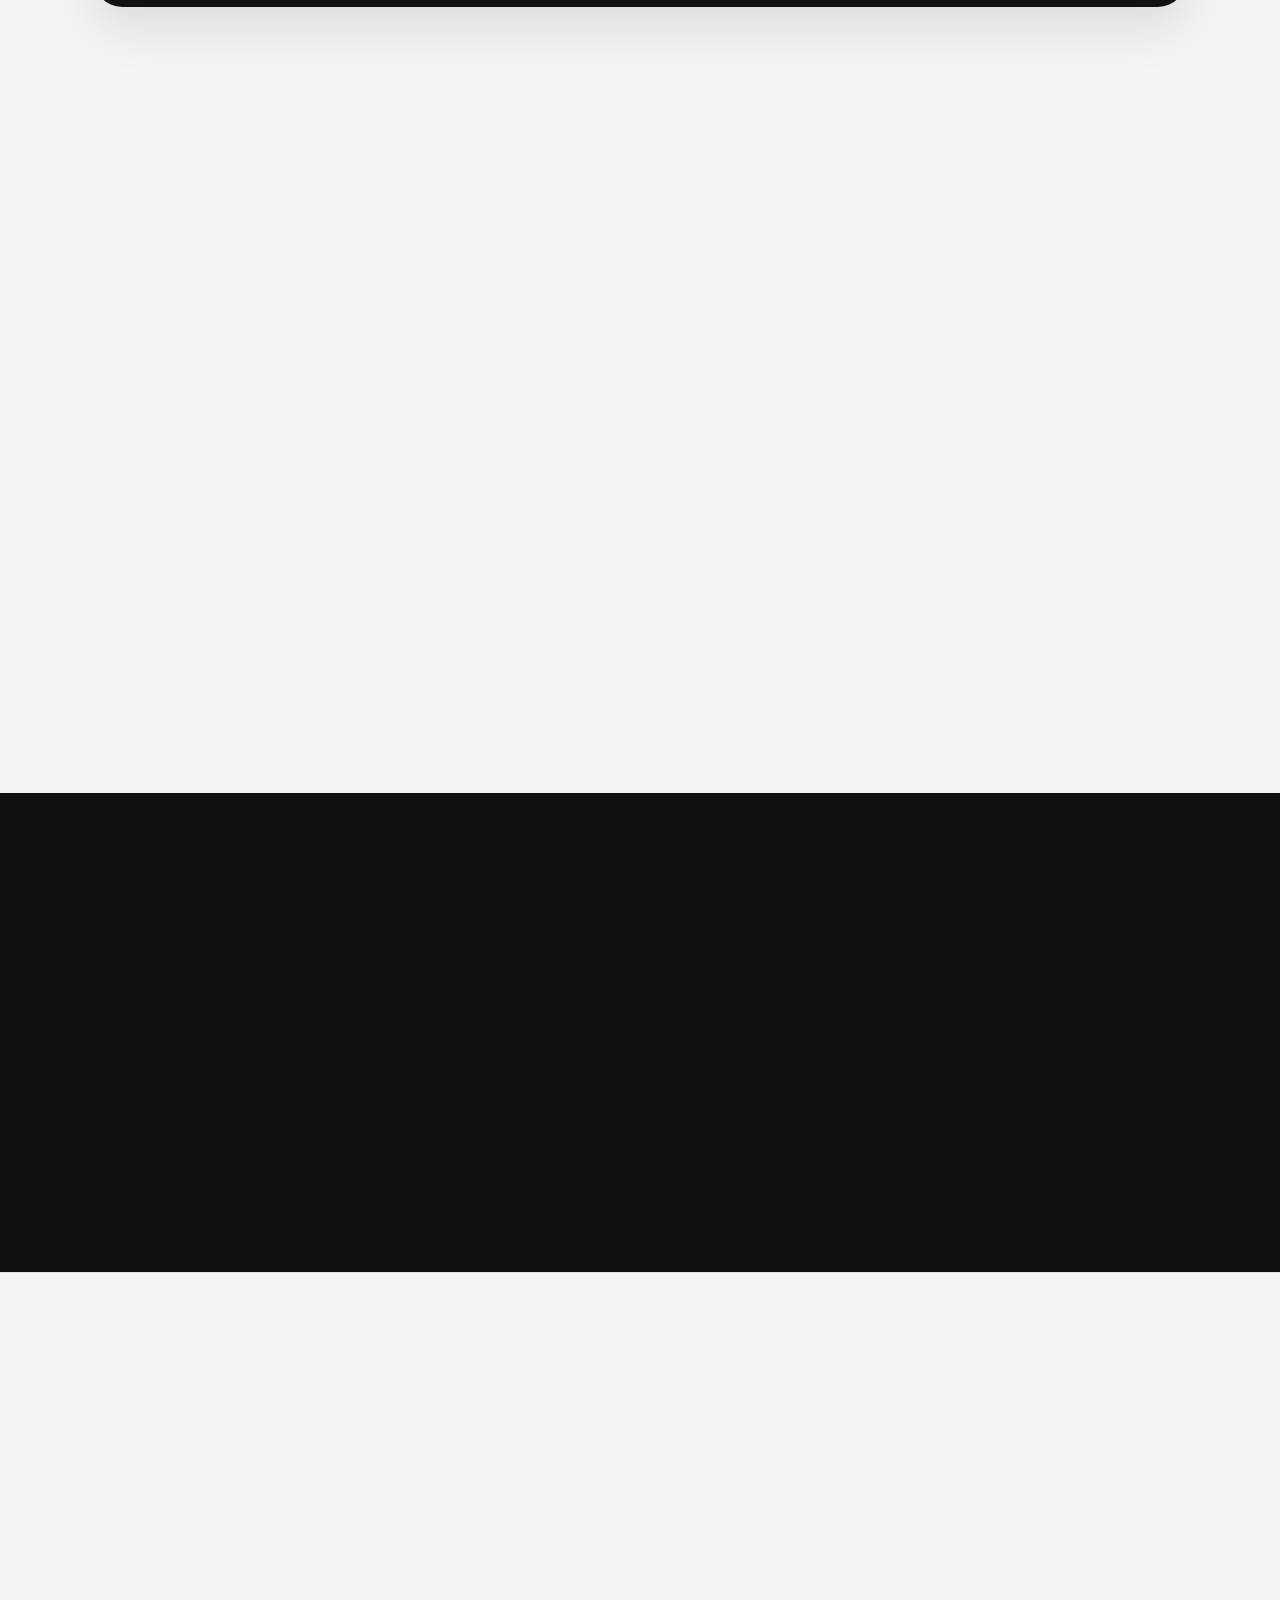
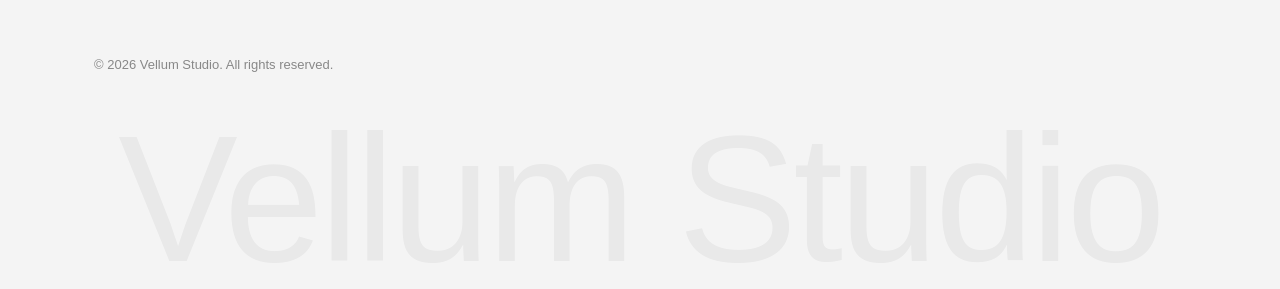
==== commit 4078e82d: "pricing.html" ====
--- a/pricing.html
+++ b/pricing.html
@@ -728,8 +728,8 @@
         @keyframes exitSplash {
             to { transform: translateX(100%); }
         }
-</style>
-<link rel="stylesheet" href="assets/site-fx.css">
+</style>
+<link rel="stylesheet" href="assets/site-fx.css">
 </head>
 <body>
 <div id="splash-container"></div>
@@ -1306,6 +1306,6 @@
   }
 </script>
 
-<script src="assets/site-fx.js" defer></script>
+<script src="assets/site-fx.js" defer></script>
 </body>
-</html>+</html>
--- a/assets/site-fx.css
+++ b/assets/site-fx.css
@@ -0,0 +1,58 @@
+/* ============================================================
+   Vellum Studio — site-wide motion layer
+   Scroll-reveal + letter-by-letter blur/rise text animation
+   ============================================================ */
+
+/* Respect users who don't want motion */
+@media (prefers-reduced-motion: reduce) {
+  .fx-reveal, .fx-char { transition: none !important; opacity: 1 !important; transform: none !important; filter: none !important; }
+}
+
+/* ---------- Block / card scroll reveal ---------- */
+.fx-reveal {
+  opacity: 0;
+  transform: translateY(32px);
+  filter: blur(6px);
+  transition:
+    opacity .8s cubic-bezier(.22,.61,.36,1),
+    transform .8s cubic-bezier(.22,.61,.36,1),
+    filter .8s cubic-bezier(.22,.61,.36,1);
+  will-change: opacity, transform, filter;
+}
+.fx-reveal.fx-in {
+  opacity: 1;
+  transform: translateY(0);
+  filter: blur(0);
+}
+
+/* stagger helper for grids of cards */
+.fx-reveal.fx-d1 { transition-delay: .06s; }
+.fx-reveal.fx-d2 { transition-delay: .12s; }
+.fx-reveal.fx-d3 { transition-delay: .18s; }
+.fx-reveal.fx-d4 { transition-delay: .24s; }
+.fx-reveal.fx-d5 { transition-delay: .30s; }
+.fx-reveal.fx-d6 { transition-delay: .36s; }
+.fx-reveal.fx-d7 { transition-delay: .42s; }
+.fx-reveal.fx-d8 { transition-delay: .48s; }
+
+/* ---------- Letter-by-letter blur/rise text ---------- */
+.fx-word {
+  display: inline-block;
+}
+.fx-char {
+  display: inline-block;
+  opacity: 0;
+  transform: translateY(0.42em);
+  filter: blur(9px);
+  transition:
+    opacity .55s cubic-bezier(.22,.61,.36,1),
+    transform .55s cubic-bezier(.22,.61,.36,1),
+    filter .55s cubic-bezier(.22,.61,.36,1);
+  transition-delay: calc(min(var(--fx-i, 0), 46) * 16ms);
+  will-change: opacity, transform, filter;
+}
+[data-fx-split].fx-in .fx-char {
+  opacity: 1;
+  transform: translateY(0);
+  filter: blur(0);
+}
